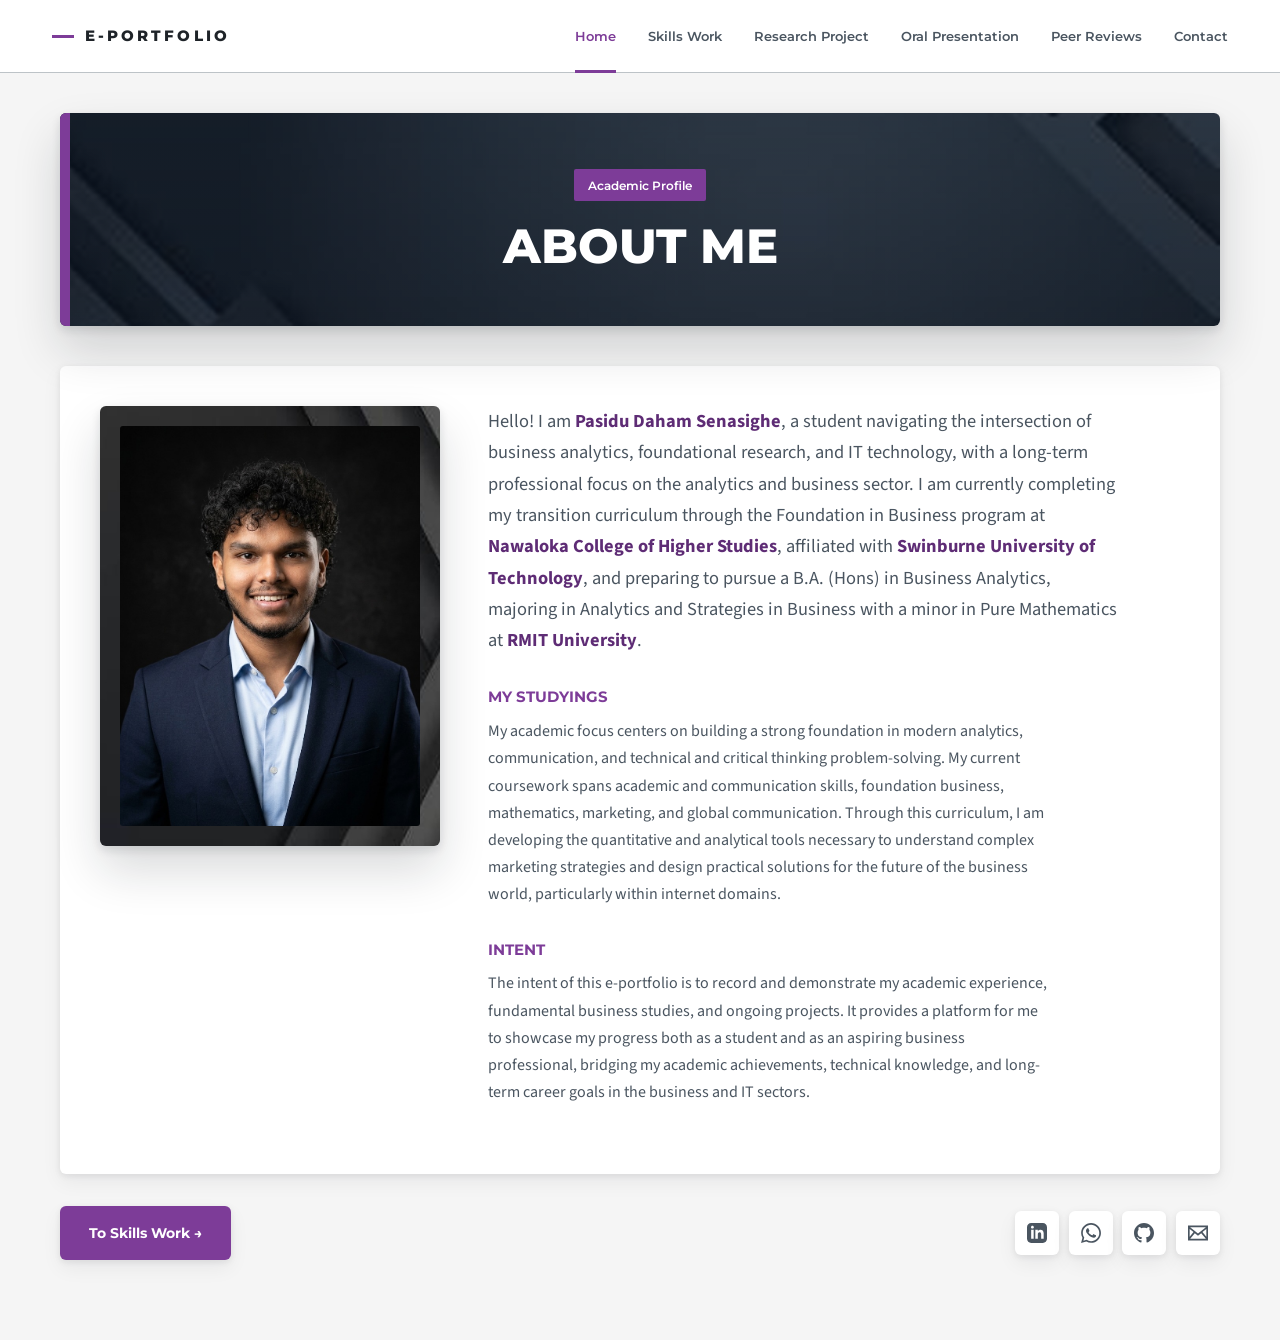
==== index.html @ 70c5aedc "Build multi-page academic e-portfolio Adds the complete responsive e-portfolio with shared styling, " ====
<!DOCTYPE html>
<html lang="en">
<head>
  <meta charset="UTF-8" />
  <meta name="viewport" content="width=device-width, initial-scale=1.0" />
  <meta name="description" content="Pasidu Daham Senasighe - Academic E-Portfolio | Business Analytics | RMIT University & Swinburne NCHS" />
  <title>Home | Pasidu Daham Senasighe E-Portfolio</title>

  <!-- Modern Typography -->
  <link rel="preconnect" href="https://fonts.googleapis.com" />
  <link rel="preconnect" href="https://fonts.gstatic.com" crossorigin />
  <link href="https://fonts.googleapis.com/css2?family=Montserrat:wght@500;600;700;800&family=Source+Sans+3:wght@400;500;600;700&display=swap" rel="stylesheet" />

  <link rel="stylesheet" href="style.css" />
</head>
<body>
  

  <!-- Navigation Bar -->
  <header class="navbar" id="navbar">
    <div class="nav-container">
      <nav class="nav-links" id="navLinks" aria-label="Main Navigation">
        <a href="index.html" class="nav-link active">Home</a>
        <a href="skills-work.html" class="nav-link">Skills Work</a>
        <a href="research-project.html" class="nav-link">Research Project</a>
        <a href="oral-presentation.html" class="nav-link">Oral Presentation</a>
        <a href="peer-reviews.html" class="nav-link">Peer Reviews</a>
        <a href="contact.html" class="nav-link">Contact</a>
      </nav>

      <div class="nav-brand">
        <a href="index.html" class="brand-link">
          <span class="brand-title">E-PORTFOLIO</span>
        </a>
      </div>

      <button class="menu-toggle" id="menuToggle" aria-label="Toggle navigation menu" aria-expanded="false">
        <span class="bar"></span>
        <span class="bar"></span>
        <span class="bar"></span>
      </button>
    </div>
  </header>

  <!-- Main Content: Home / About Me -->
  <main class="page-wrapper">
    <div class="content-container">
      <div class="page-header-center">
        <span class="page-title-badge">Academic Profile</span>
        <h1 class="page-title">ABOUT ME</h1>
      </div>

      <div class="about-grid">
        <!-- Profile Picture Column -->
        <div class="about-image-col">
          <div class="profile-card">
            <img 
              src="images/pro.jpg" 
              alt="Pasidu Daham Senasighe Profile Picture" 
              class="profile-img" 
              onerror="this.onerror=null; this.src='images/pro.svg';"
            />
          
          </div>
        </div>

        <!-- Bio & Academic Details Column -->
        <div class="about-content-col">
          <div class="bio-block">
            <p class="bio-intro">
              Hello! I am <strong>Pasidu Daham Senasighe</strong>, a student navigating the intersection of business analytics, foundational research, and IT technology, with a long-term professional focus on the analytics and business sector. I am currently completing my transition curriculum through the Foundation in Business program at <strong>Nawaloka College of Higher Studies</strong>, affiliated with <strong>Swinburne University of Technology</strong>, and preparing to pursue a B.A. (Hons) in Business Analytics, majoring in Analytics and Strategies in Business with a minor in Pure Mathematics at <strong>RMIT University</strong>.
            </p>
          </div>

          <div class="bio-block">
            <h2 class="sub-heading">MY STUDYINGS</h2>
            <p>
              My academic focus centers on building a strong foundation in modern analytics, communication, and technical and critical thinking problem-solving. My current coursework spans academic and communication skills, foundation business, mathematics, marketing, and global communication. Through this curriculum, I am developing the quantitative and analytical tools necessary to understand complex marketing strategies and design practical solutions for the future of the business world, particularly within internet domains.
            </p>
          </div>

          <div class="bio-block">
            <h2 class="sub-heading">INTENT</h2>
            <p>
              The intent of this e-portfolio is to record and demonstrate my academic experience, fundamental business studies, and ongoing projects. It provides a platform for me to showcase my progress both as a student and as an aspiring business professional, bridging my academic achievements, technical knowledge, and long-term career goals in the business and IT sectors.
            </p>
          </div>
        </div>
      </div>

      <!-- Action Button & Social Media Links -->
      <div class="about-footer-actions">
        <a href="skills-work.html" class="pill-btn">To Skills Work &rarr;</a>

        <div class="social-links-row" aria-label="Social media links">
          <!-- LinkedIn -->
          <a href="https://linkedin.com" target="_blank" rel="noopener noreferrer" class="social-icon-btn" title="LinkedIn" aria-label="LinkedIn Profile">
            <svg viewBox="0 0 24 24" fill="currentColor" width="20" height="20">
              <path d="M19 0h-14c-2.761 0-5 2.239-5 5v14c0 2.761 2.239 5 5 5h14c2.762 0 5-2.239 5-5v-14c0-2.761-2.238-5-5-5zm-11 19h-3v-11h3v11zm-1.5-12.268c-.966 0-1.75-.79-1.75-1.764s.784-1.764 1.75-1.764 1.75.79 1.75 1.764-.783 1.764-1.75 1.764zm13.5 12.268h-3v-5.604c0-3.368-4-3.113-4 0v5.604h-3v-11h3v1.765c1.396-2.586 7-2.777 7 2.476v6.759z"/>
            </svg>
          </a>

          <!-- WhatsApp -->
          <a href="https://wa.me" target="_blank" rel="noopener noreferrer" class="social-icon-btn" title="WhatsApp" aria-label="WhatsApp Contact">
            <svg viewBox="0 0 24 24" fill="currentColor" width="20" height="20">
              <path d="M.057 24l1.687-6.163c-1.041-1.804-1.588-3.849-1.587-5.946.003-6.556 5.338-11.891 11.893-11.891 3.181.001 6.167 1.24 8.413 3.488 2.245 2.248 3.481 5.236 3.48 8.414-.003 6.557-5.338 11.892-11.893 11.892-1.99-.001-3.951-.5-5.688-1.448l-6.305 1.654zm6.597-3.807c1.676.995 3.276 1.591 5.392 1.592 5.448 0 9.886-4.434 9.889-9.885.002-5.462-4.415-9.89-9.881-9.892-5.452 0-9.887 4.434-9.889 9.884-.001 2.225.651 3.891 1.746 5.634l-.999 3.648 3.742-.981zm11.387-5.464c-.074-.124-.272-.198-.57-.347-.297-.149-1.758-.868-2.031-.967-.272-.099-.47-.149-.669.149-.198.297-.768.967-.941 1.165-.173.198-.347.223-.644.074-.297-.149-1.255-.462-2.39-1.475-.883-.788-1.48-1.761-1.653-2.059-.173-.297-.018-.458.13-.606.134-.133.297-.347.446-.521.151-.172.2-.296.3-.495.099-.198.05-.372-.025-.521-.075-.148-.669-1.611-.916-2.206-.242-.579-.487-.501-.669-.51l-.57-.01c-.198 0-.52.074-.792.372s-1.04 1.016-1.04 2.479 1.065 2.876 1.213 3.074c.149.198 2.095 3.2 5.076 4.487.709.306 1.263.489 1.694.626.712.226 1.36.194 1.872.118.571-.085 1.758-.719 2.006-1.413.248-.695.248-1.29.173-1.414z"/>
            </svg>
          </a>

          <!-- GitHub -->
          <a href="https://github.com" target="_blank" rel="noopener noreferrer" class="social-icon-btn" title="GitHub" aria-label="GitHub Profile">
            <svg viewBox="0 0 24 24" fill="currentColor" width="20" height="20">
              <path d="M12 0c-6.626 0-12 5.373-12 12 0 5.302 3.438 9.8 8.207 11.387.599.111.793-.261.793-.577v-2.234c-3.338.726-4.033-1.416-4.033-1.416-.546-1.387-1.333-1.756-1.333-1.756-1.089-.745.083-.729.083-.729 1.205.084 1.839 1.237 1.839 1.237 1.07 1.834 2.807 1.304 3.492.997.107-.775.418-1.305.762-1.604-2.665-.305-5.467-1.334-5.467-5.931 0-1.311.469-2.381 1.236-3.221-.124-.303-.535-1.524.117-3.176 0 0 1.008-.322 3.301 1.23.957-.266 1.983-.399 3.003-.404 1.02.005 2.047.138 3.006.404 2.291-1.552 3.297-1.23 3.297-1.23.653 1.653.242 2.874.118 3.176.77.84 1.235 1.911 1.235 3.221 0 4.609-2.807 5.624-5.479 5.921.43.372.823 1.102.823 2.222v3.293c0 .319.192.694.801.576 4.765-1.589 8.199-6.086 8.199-11.386 0-6.627-5.373-12-12-12z"/>
            </svg>
          </a>

          <!-- Email -->
          <a href="mailto:pasidu@example.com" class="social-icon-btn" title="Email" aria-label="Send an Email">
            <svg viewBox="0 0 24 24" fill="currentColor" width="20" height="20">
              <path d="M0 3v18h24v-18h-24zm6.623 7.929l-4.623 5.712v-9.458l4.623 3.746zm-4.141-5.929h19.035l-9.517 7.713-9.518-7.713zm5.694 7.188l3.824 3.099 3.83-3.104 5.612 6.817h-18.779l5.513-6.812zm9.208-1.264l4.616-3.741v9.348l-4.616-5.607z"/>
            </svg>
          </a>
        </div>
      </div>
    </div>
  </main>

  <script src="script.js"></script>
</body>
</html>
---- style.css ----
/* ==========================================================================
   E-PORTFOLIO — Professional Theme (static, no animation / blur / glass)
   Palette: #FFFFFF  #F5F5F5  #BDC3C7  #95A5A6  #7D3C98
   Backgrounds: images/bg-1.jpg (navy), bg-2.jpg (charcoal), bg-3.jpg (mono)
   ========================================================================== */
*,*::before,*::after{box-sizing:border-box;margin:0;padding:0}
:root{
  --white:#FFFFFF; --paper:#F5F5F5; --silver:#BDC3C7; --slate:#95A5A6; --purple:#7D3C98;
  --purple-dark:#5E2C75; --ink:#1E2328; --ink-soft:#4A5560;
  --font-head:'Montserrat','Segoe UI',Arial,sans-serif;
  --font-body:'Source Sans 3','Segoe UI',Arial,sans-serif;
  --shadow-sm:0 2px 6px rgba(20,25,30,.08),0 8px 20px rgba(20,25,30,.06);
  --shadow-lg:0 4px 10px rgba(20,25,30,.12),0 24px 48px rgba(20,25,30,.16);
  --r:6px;
}
html{font-size:16px}
body{font-family:var(--font-body);background:var(--paper);color:var(--ink);line-height:1.7;min-height:100vh;display:flex;flex-direction:column;-webkit-font-smoothing:antialiased}
a{color:inherit;text-decoration:none}
img{max-width:100%}

/* ---------- Navbar (clean line style) ---------- */
.navbar{position:sticky;top:0;z-index:1000;background:var(--white);border-bottom:1px solid var(--silver)}
.nav-container{max-width:1240px;margin:0 auto;padding:0 2rem;height:72px;display:flex;align-items:center;justify-content:space-between;flex-direction:row-reverse}
.brand-link{display:flex;align-items:center;gap:.7rem}
.brand-link::before{content:"";width:22px;height:3px;background:var(--purple)}
.brand-title{font-family:var(--font-head);font-weight:800;font-size:.95rem;letter-spacing:.2em;color:var(--ink)}
.nav-links{display:flex;gap:2rem;align-items:stretch;height:100%}
.nav-link{position:relative;display:flex;align-items:center;font-family:var(--font-head);font-weight:600;font-size:.84rem;color:var(--ink-soft);padding:0;transition:color .15s}
.nav-link::after{content:"";position:absolute;left:0;right:0;bottom:-1px;height:3px;background:var(--purple);transform:scaleX(0);transition:transform .15s}
.nav-link:hover{color:var(--purple)}
.nav-link:hover::after,.nav-link.active::after{transform:scaleX(1)}
.nav-link.active{color:var(--purple)}
.menu-toggle{display:none;background:none;border:0;cursor:pointer;flex-direction:column;gap:5px;padding:6px}
.menu-toggle .bar{display:block;width:24px;height:2px;background:var(--ink)}

/* ---------- Layout ---------- */
.page-wrapper{flex:1;padding:2.5rem 1.5rem 5rem}
.content-container{max-width:1160px;margin:0 auto}
.contact-container{max-width:760px}

/* ---------- Page header band (background 1) ---------- */
.page-header-center{position:relative;text-align:center;padding:3.5rem 2rem 3.25rem;margin-bottom:2.5rem;border-radius:var(--r);color:var(--white);background:linear-gradient(rgba(16,22,32,.55),rgba(16,22,32,.7)),url('images/bg-1.jpg') center/cover no-repeat;box-shadow:var(--shadow-lg);overflow:hidden}
.page-header-center::before{content:"";position:absolute;left:0;top:0;bottom:0;width:10px;background:var(--purple)}
.page-title-badge{display:inline-block;font-family:var(--font-head);font-size:.78rem;font-weight:600;color:var(--white);background:var(--purple);padding:.35rem .9rem;border-radius:2px;margin-bottom:1.1rem}
.page-title,.page-tagline{font-family:var(--font-head);font-weight:800;line-height:1.15;color:var(--white)}
.page-title{font-size:clamp(2rem,4.5vw,3rem)}
.page-tagline{font-size:clamp(1.7rem,3.6vw,2.5rem)}
.page-subtext{margin-top:.8rem;color:var(--silver);font-size:1.05rem}
.breadcrumb-nav{display:flex;gap:.6rem;font-size:.9rem;color:var(--ink-soft);margin-bottom:1.25rem}
.breadcrumb-nav a{color:var(--purple);font-weight:600}
.breadcrumb-nav a:hover{text-decoration:underline}
.breadcrumb-separator{color:var(--slate)}

/* ---------- Home / About ---------- */
.about-grid{display:grid;grid-template-columns:340px 1fr;gap:3rem;align-items:start;background:var(--white);padding:2.5rem;border-radius:var(--r);box-shadow:var(--shadow-sm)}
.profile-card{background:#16181b url('images/bg-3.jpg') center/cover no-repeat;padding:1.25rem;border-radius:var(--r);box-shadow:var(--shadow-lg)}
.profile-img{display:block;width:100%;aspect-ratio:3/4;object-fit:cover;object-position:center top;border-radius:3px;image-rendering:auto}
.bio-block{margin-bottom:1.75rem}
.bio-intro{font-size:1.15rem;color:var(--ink)}
.bio-block p{color:var(--ink-soft);max-width:70ch}
.bio-intro strong,.bio-block strong{color:var(--purple-dark);font-weight:700}
.sub-heading{font-family:var(--font-head);font-size:.95rem;font-weight:700;color:var(--purple);margin-bottom:.5rem}
.about-footer-actions{display:flex;align-items:center;justify-content:space-between;flex-wrap:wrap;gap:1.25rem;margin-top:2rem}
.pill-btn,.submit-btn{font-family:var(--font-head);font-weight:700;font-size:.9rem;color:var(--white);background:var(--purple);padding:.9rem 1.8rem;border:0;border-radius:var(--r);cursor:pointer;box-shadow:var(--shadow-sm);transition:background .15s}
.pill-btn:hover,.submit-btn:hover{background:var(--purple-dark)}
.social-links-row{display:flex;gap:.6rem}
.social-icon-btn{width:44px;height:44px;display:flex;align-items:center;justify-content:center;border-radius:var(--r);background:var(--white);color:var(--ink-soft);box-shadow:var(--shadow-sm);transition:background .15s,color .15s}
.social-icon-btn:hover{background:var(--purple);color:var(--white)}

/* ---------- Cards (background 3) ---------- */
.project-cards-grid{display:grid;gap:1.75rem}
.project-cards-grid.three-cards{grid-template-columns:repeat(3,1fr)}
.project-card-link{display:block}
.project-card-box{position:relative;min-height:230px;padding:2rem 1.75rem;display:flex;flex-direction:column;justify-content:flex-end;gap:.5rem;border-radius:var(--r);color:var(--white);background:linear-gradient(rgba(10,10,12,.35),rgba(10,10,12,.78)),url('images/bg-3.jpg') center/cover no-repeat;box-shadow:var(--shadow-lg);overflow:hidden;transition:box-shadow .2s}
.project-card-box::after{content:"";position:absolute;left:0;right:0;bottom:0;height:5px;background:var(--purple)}
.project-card-link:hover .project-card-box{box-shadow:0 8px 14px rgba(20,25,30,.2),0 32px 56px rgba(125,60,152,.28)}
.card-badge{align-self:flex-start;font-family:var(--font-head);font-size:.74rem;font-weight:600;color:var(--white);background:var(--purple);padding:.3rem .75rem;border-radius:2px}
.card-title{font-family:var(--font-head);font-size:1.4rem;font-weight:700;line-height:1.25}
.card-year{color:var(--silver);font-size:.95rem}

/* ---------- Slide decks ---------- */
.slide-deck-container{width:100%;background:var(--white);border-radius:var(--r);box-shadow:var(--shadow-lg);overflow:hidden;margin-top:1rem}
.slide-deck-header{padding:1.2rem 1.8rem;background:var(--white);display:flex;align-items:center;justify-content:space-between;gap:1rem;flex-wrap:wrap}
.slide-deck-title-group{display:flex;align-items:center;gap:1rem}
.deck-title{font-family:var(--font-head);font-size:1.15rem;font-weight:700;color:var(--ink)}
.deck-counter{font-family:var(--font-head);font-size:.8rem;font-weight:700;color:var(--white);background:var(--purple);padding:.25rem .75rem;border-radius:2px}
.deck-actions{display:flex;align-items:center;gap:.75rem}
.deck-btn{font-family:var(--font-head);font-size:.82rem;font-weight:600;color:var(--ink);background:var(--paper);padding:.5rem 1rem;border-radius:var(--r);cursor:pointer;transition:background .15s,color .15s}
.deck-btn:hover{background:var(--purple);color:var(--white)}

/* Oral-presentation stage sizes are unchanged from the original */
.slide-stage{position:relative;min-height:520px;max-height:75vh;display:flex;align-items:center;justify-content:center;padding:2rem;background:#101215 url('images/bg-3.jpg') center/cover no-repeat;overflow:hidden}
.slide-stage::before{content:"";position:absolute;inset:0;background:rgba(10,12,16,.72)}
.slide-display-frame{position:relative;max-width:100%;max-height:68vh;display:flex;flex-direction:column;align-items:center;justify-content:center}
.slide-real-img{max-width:100%;max-height:68vh;object-fit:contain;border-radius:3px;box-shadow:0 14px 40px rgba(0,0,0,.6)}
/* Document decks (essay, schedule, summary): show the sharpened images larger */
.doc-deck .slide-stage{max-height:none;min-height:0;padding:2.5rem 2rem}
.doc-deck .slide-display-frame{max-height:none}
.doc-deck .slide-real-img{height:auto;max-height:82vh;width:auto;max-width:min(100%,860px);background:var(--white)}

.stage-arrow{position:absolute;top:50%;transform:translateY(-50%);z-index:2;width:48px;height:48px;border:0;border-radius:var(--r);background:var(--purple);color:var(--white);font-size:1.1rem;cursor:pointer;transition:background .15s}
.stage-arrow:hover{background:var(--purple-dark)}
.stage-arrow.left{left:1.5rem}.stage-arrow.right{right:1.5rem}
.slide-deck-footer{padding:1.25rem 1.8rem 1.5rem;background:var(--white)}
.deck-progress-bar{height:4px;background:var(--paper);border-radius:2px;overflow:hidden;margin-bottom:1rem}
.deck-progress-fill{height:100%;background:var(--purple)}
.deck-thumbs-strip{display:flex;flex-wrap:wrap;gap:.5rem;justify-content:center}
.deck-thumb-btn{min-width:40px;height:40px;padding:0 .6rem;border:0;border-radius:var(--r);background:var(--paper);color:var(--ink-soft);font-family:var(--font-head);font-weight:600;font-size:.85rem;cursor:pointer;transition:background .15s,color .15s}
.deck-thumb-btn:hover{background:var(--silver);color:var(--ink)}
.deck-thumb-btn.active{background:var(--purple);color:var(--white)}
.deck-keyboard-tip{margin-top:1rem;text-align:center;font-size:.88rem;color:var(--slate)}
.slide-placeholder-card{width:600px;max-width:90vw;background:var(--white);border-radius:var(--r);padding:3rem 2rem;text-align:center;display:flex;flex-direction:column;align-items:center;gap:.8rem;box-shadow:var(--shadow-lg)}
.placeholder-icon{font-size:2.2rem}
.placeholder-title{font-family:var(--font-head);font-size:1.15rem;color:var(--ink)}
.placeholder-path{font-size:.85rem;color:var(--purple);background:var(--paper);padding:.3rem .7rem;border-radius:3px}
.placeholder-hint{font-size:.9rem;color:var(--ink-soft)}

/* ---------- Contact ---------- */
.contact-form{background:var(--white);padding:2.5rem;border-radius:var(--r);box-shadow:var(--shadow-lg)}
.form-group{margin-bottom:1.4rem}
.form-label{display:block;font-family:var(--font-head);font-weight:600;font-size:.85rem;color:var(--ink);margin-bottom:.45rem}
.form-input,.form-textarea{width:100%;font-family:var(--font-body);font-size:1rem;color:var(--ink);background:var(--paper);border:0;outline:0;border-radius:var(--r);padding:.9rem 1rem;transition:background .15s}
.form-input:focus,.form-textarea:focus{background:#ECEEEF}
.form-textarea{resize:vertical}
.form-submit-row{display:flex;justify-content:flex-end}
.form-status{margin-top:1rem;font-size:.95rem;padding:0;border-radius:var(--r)}
.form-status.success{padding:.9rem 1rem;color:#1d5a34;background:#e3f3e9}
.form-status.error{padding:.9rem 1rem;color:#8a2230;background:#f8e3e6}

/* ---------- Back to top ---------- */
.back-to-top-btn{position:fixed;right:1.5rem;bottom:1.5rem;width:46px;height:46px;border:0;border-radius:var(--r);background:var(--purple);color:var(--white);display:none;align-items:center;justify-content:center;cursor:pointer;box-shadow:var(--shadow-lg);z-index:900}
.back-to-top-btn.visible{display:flex}

/* ---------- Responsive ---------- */
@media (max-width:1024px){
  .about-grid{grid-template-columns:280px 1fr;gap:2rem}
  .project-cards-grid.three-cards{grid-template-columns:repeat(2,1fr)}
}
@media (max-width:768px){
  .nav-container{padding:0 1.25rem}
  .menu-toggle{display:flex}
  .nav-links{position:fixed;top:72px;left:0;width:100%;height:auto;background:var(--white);border-bottom:1px solid var(--silver);flex-direction:column;align-items:flex-start;gap:0;padding:.5rem 1.25rem 1rem;display:none}
  .nav-link{width:100%;padding:.9rem 0;border-bottom:1px solid var(--paper)}
  .nav-link::after{display:none}
  .nav-link.active{color:var(--purple)}
  .nav-links.nav-open{display:flex}
  .about-grid{grid-template-columns:1fr;padding:1.5rem}
  .profile-card{max-width:300px;margin:0 auto}
  .project-cards-grid.three-cards{grid-template-columns:1fr}
  .slide-stage{min-height:380px;padding:1rem}
  .doc-deck .slide-stage{min-height:0}
  .stage-arrow{width:40px;height:40px}.stage-arrow.left{left:.5rem}.stage-arrow.right{right:.5rem}
  .contact-form{padding:1.75rem 1.25rem}
  .page-header-center{padding:2.5rem 1.25rem}
}
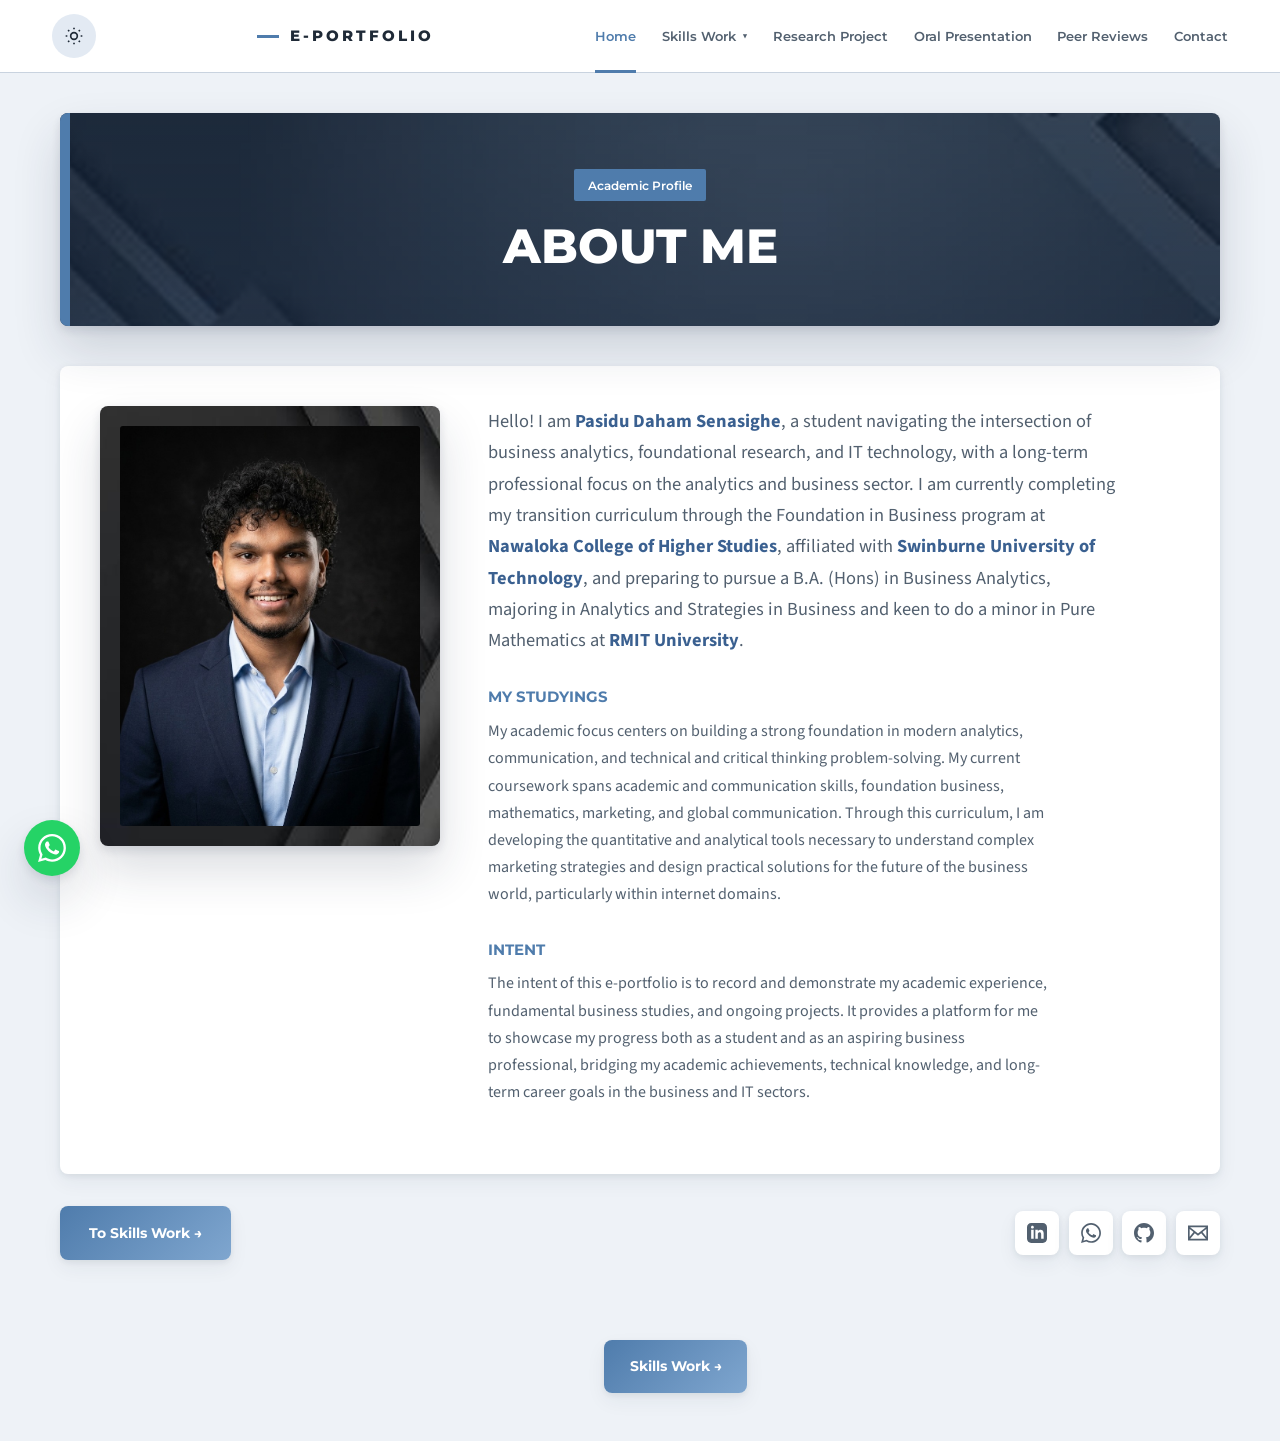
==== commit 23ca9427: "Add theme switcher and navigation enhancements Introduces persistent light/dark themes, Skills Work " ====
--- a/index.html
+++ b/index.html
@@ -11,6 +11,7 @@
   <link rel="preconnect" href="https://fonts.gstatic.com" crossorigin />
   <link href="https://fonts.googleapis.com/css2?family=Montserrat:wght@500;600;700;800&family=Source+Sans+3:wght@400;500;600;700&display=swap" rel="stylesheet" />
 
+  <script>try{var t=localStorage.getItem("theme");document.documentElement.setAttribute("data-theme",t||(matchMedia("(prefers-color-scheme: dark)").matches?"dark":"light"))}catch(e){}</script>
   <link rel="stylesheet" href="style.css" />
 </head>
 <body>
@@ -68,7 +69,7 @@
         <div class="about-content-col">
           <div class="bio-block">
             <p class="bio-intro">
-              Hello! I am <strong>Pasidu Daham Senasighe</strong>, a student navigating the intersection of business analytics, foundational research, and IT technology, with a long-term professional focus on the analytics and business sector. I am currently completing my transition curriculum through the Foundation in Business program at <strong>Nawaloka College of Higher Studies</strong>, affiliated with <strong>Swinburne University of Technology</strong>, and preparing to pursue a B.A. (Hons) in Business Analytics, majoring in Analytics and Strategies in Business with a minor in Pure Mathematics at <strong>RMIT University</strong>.
+              Hello! I am <strong>Pasidu Daham Senasighe</strong>, a student navigating the intersection of business analytics, foundational research, and IT technology, with a long-term professional focus on the analytics and business sector. I am currently completing my transition curriculum through the Foundation in Business program at <strong>Nawaloka College of Higher Studies</strong>, affiliated with <strong>Swinburne University of Technology</strong>, and preparing to pursue a B.A. (Hons) in Business Analytics, majoring in Analytics and Strategies in Business and keen to do a minor in Pure Mathematics at <strong>RMIT University</strong>.
             </p>
           </div>
 
@@ -94,28 +95,28 @@
 
         <div class="social-links-row" aria-label="Social media links">
           <!-- LinkedIn -->
-          <a href="https://linkedin.com" target="_blank" rel="noopener noreferrer" class="social-icon-btn" title="LinkedIn" aria-label="LinkedIn Profile">
+          <a href="https://www.linkedin.com/in/pasidu-senasinghe-56795a415/?lipi=urn%3Ali%3Apage%3Ad_flagship3_profile_view_base_contact_details%3BttdP1XgsSbWQHUjkry2gyQ%3D%3D" target="_blank" rel="noopener noreferrer" class="social-icon-btn" title="LinkedIn" aria-label="LinkedIn Profile">
             <svg viewBox="0 0 24 24" fill="currentColor" width="20" height="20">
               <path d="M19 0h-14c-2.761 0-5 2.239-5 5v14c0 2.761 2.239 5 5 5h14c2.762 0 5-2.239 5-5v-14c0-2.761-2.238-5-5-5zm-11 19h-3v-11h3v11zm-1.5-12.268c-.966 0-1.75-.79-1.75-1.764s.784-1.764 1.75-1.764 1.75.79 1.75 1.764-.783 1.764-1.75 1.764zm13.5 12.268h-3v-5.604c0-3.368-4-3.113-4 0v5.604h-3v-11h3v1.765c1.396-2.586 7-2.777 7 2.476v6.759z"/>
             </svg>
           </a>
 
           <!-- WhatsApp -->
-          <a href="https://wa.me" target="_blank" rel="noopener noreferrer" class="social-icon-btn" title="WhatsApp" aria-label="WhatsApp Contact">
+          <a href="https://wa.me/947590516712" target="_blank" rel="noopener noreferrer" class="social-icon-btn" title="WhatsApp" aria-label="WhatsApp Contact">
             <svg viewBox="0 0 24 24" fill="currentColor" width="20" height="20">
               <path d="M.057 24l1.687-6.163c-1.041-1.804-1.588-3.849-1.587-5.946.003-6.556 5.338-11.891 11.893-11.891 3.181.001 6.167 1.24 8.413 3.488 2.245 2.248 3.481 5.236 3.48 8.414-.003 6.557-5.338 11.892-11.893 11.892-1.99-.001-3.951-.5-5.688-1.448l-6.305 1.654zm6.597-3.807c1.676.995 3.276 1.591 5.392 1.592 5.448 0 9.886-4.434 9.889-9.885.002-5.462-4.415-9.89-9.881-9.892-5.452 0-9.887 4.434-9.889 9.884-.001 2.225.651 3.891 1.746 5.634l-.999 3.648 3.742-.981zm11.387-5.464c-.074-.124-.272-.198-.57-.347-.297-.149-1.758-.868-2.031-.967-.272-.099-.47-.149-.669.149-.198.297-.768.967-.941 1.165-.173.198-.347.223-.644.074-.297-.149-1.255-.462-2.39-1.475-.883-.788-1.48-1.761-1.653-2.059-.173-.297-.018-.458.13-.606.134-.133.297-.347.446-.521.151-.172.2-.296.3-.495.099-.198.05-.372-.025-.521-.075-.148-.669-1.611-.916-2.206-.242-.579-.487-.501-.669-.51l-.57-.01c-.198 0-.52.074-.792.372s-1.04 1.016-1.04 2.479 1.065 2.876 1.213 3.074c.149.198 2.095 3.2 5.076 4.487.709.306 1.263.489 1.694.626.712.226 1.36.194 1.872.118.571-.085 1.758-.719 2.006-1.413.248-.695.248-1.29.173-1.414z"/>
             </svg>
           </a>
 
           <!-- GitHub -->
-          <a href="https://github.com" target="_blank" rel="noopener noreferrer" class="social-icon-btn" title="GitHub" aria-label="GitHub Profile">
+          <a href="https://github.com/pasidusenasinghe-cloud" target="_blank" rel="noopener noreferrer" class="social-icon-btn" title="GitHub" aria-label="GitHub Profile">
             <svg viewBox="0 0 24 24" fill="currentColor" width="20" height="20">
               <path d="M12 0c-6.626 0-12 5.373-12 12 0 5.302 3.438 9.8 8.207 11.387.599.111.793-.261.793-.577v-2.234c-3.338.726-4.033-1.416-4.033-1.416-.546-1.387-1.333-1.756-1.333-1.756-1.089-.745.083-.729.083-.729 1.205.084 1.839 1.237 1.839 1.237 1.07 1.834 2.807 1.304 3.492.997.107-.775.418-1.305.762-1.604-2.665-.305-5.467-1.334-5.467-5.931 0-1.311.469-2.381 1.236-3.221-.124-.303-.535-1.524.117-3.176 0 0 1.008-.322 3.301 1.23.957-.266 1.983-.399 3.003-.404 1.02.005 2.047.138 3.006.404 2.291-1.552 3.297-1.23 3.297-1.23.653 1.653.242 2.874.118 3.176.77.84 1.235 1.911 1.235 3.221 0 4.609-2.807 5.624-5.479 5.921.43.372.823 1.102.823 2.222v3.293c0 .319.192.694.801.576 4.765-1.589 8.199-6.086 8.199-11.386 0-6.627-5.373-12-12-12z"/>
             </svg>
           </a>
 
           <!-- Email -->
-          <a href="mailto:pasidu@example.com" class="social-icon-btn" title="Email" aria-label="Send an Email">
+          <a href="mailto:pasidusenasinghe@gmail.com" class="social-icon-btn" title="Email" aria-label="Send an Email">
             <svg viewBox="0 0 24 24" fill="currentColor" width="20" height="20">
               <path d="M0 3v18h24v-18h-24zm6.623 7.929l-4.623 5.712v-9.458l4.623 3.746zm-4.141-5.929h19.035l-9.517 7.713-9.518-7.713zm5.694 7.188l3.824 3.099 3.83-3.104 5.612 6.817h-18.779l5.513-6.812zm9.208-1.264l4.616-3.741v9.348l-4.616-5.607z"/>
             </svg>
--- a/style.css
+++ b/style.css
@@ -4,14 +4,27 @@
    Backgrounds: images/bg-1.jpg (navy), bg-2.jpg (charcoal), bg-3.jpg (mono)
    ========================================================================== */
 *,*::before,*::after{box-sizing:border-box;margin:0;padding:0}
+/* ===== THEME TOKENS (edit colours here only) ===== */
 :root{
-  --white:#FFFFFF; --paper:#F5F5F5; --silver:#BDC3C7; --slate:#95A5A6; --purple:#7D3C98;
-  --purple-dark:#5E2C75; --ink:#1E2328; --ink-soft:#4A5560;
+  --white:#FFFFFF; --paper:#EEF2F7; --silver:#C9D3DF; --slate:#8E9BAA;
+  --purple:#4F7CAC; --purple-dark:#3A6090;       /* "purple" vars now hold the primary BLUE */
+  --ink:#1F2A37; --ink-soft:#52606F;
+  --surface:#FFFFFF; --surface-2:#E3EAF3; --line:#C9D3DF;
+  --hero-1:rgba(31,45,66,.55); --hero-2:rgba(31,45,66,.72);
   --font-head:'Montserrat','Segoe UI',Arial,sans-serif;
   --font-body:'Source Sans 3','Segoe UI',Arial,sans-serif;
-  --shadow-sm:0 2px 6px rgba(20,25,30,.08),0 8px 20px rgba(20,25,30,.06);
-  --shadow-lg:0 4px 10px rgba(20,25,30,.12),0 24px 48px rgba(20,25,30,.16);
-  --r:6px;
+  --shadow-sm:0 2px 6px rgba(31,45,66,.08),0 8px 20px rgba(31,45,66,.06);
+  --shadow-lg:0 4px 10px rgba(31,45,66,.12),0 24px 48px rgba(31,45,66,.16);
+  --r:8px;
+}
+[data-theme="dark"]{
+  --white:#1B2430; --paper:#121922; --silver:#34414F; --slate:#7F8FA3;
+  --purple:#6FA3D8; --purple-dark:#8FB9E6;
+  --ink:#E7EDF4; --ink-soft:#A9B6C4;
+  --surface:#1B2430; --surface-2:#243140; --line:#34414F;
+  --hero-1:rgba(8,12,18,.6); --hero-2:rgba(8,12,18,.82);
+  --shadow-sm:0 2px 6px rgba(0,0,0,.35),0 8px 20px rgba(0,0,0,.25);
+  --shadow-lg:0 4px 10px rgba(0,0,0,.45),0 24px 48px rgba(0,0,0,.4);
 }
 html{font-size:16px}
 body{font-family:var(--font-body);background:var(--paper);color:var(--ink);line-height:1.7;min-height:100vh;display:flex;flex-direction:column;-webkit-font-smoothing:antialiased}
@@ -39,10 +52,10 @@
 .contact-container{max-width:760px}
 
 /* ---------- Page header band (background 1) ---------- */
-.page-header-center{position:relative;text-align:center;padding:3.5rem 2rem 3.25rem;margin-bottom:2.5rem;border-radius:var(--r);color:var(--white);background:linear-gradient(rgba(16,22,32,.55),rgba(16,22,32,.7)),url('images/bg-1.jpg') center/cover no-repeat;box-shadow:var(--shadow-lg);overflow:hidden}
+.page-header-center{position:relative;text-align:center;padding:3.5rem 2rem 3.25rem;margin-bottom:2.5rem;border-radius:var(--r);color:#fff;background:linear-gradient(var(--hero-1),var(--hero-2)),url('images/bg-1.jpg') center/cover no-repeat;box-shadow:var(--shadow-lg);overflow:hidden}
 .page-header-center::before{content:"";position:absolute;left:0;top:0;bottom:0;width:10px;background:var(--purple)}
-.page-title-badge{display:inline-block;font-family:var(--font-head);font-size:.78rem;font-weight:600;color:var(--white);background:var(--purple);padding:.35rem .9rem;border-radius:2px;margin-bottom:1.1rem}
-.page-title,.page-tagline{font-family:var(--font-head);font-weight:800;line-height:1.15;color:var(--white)}
+.page-title-badge{display:inline-block;font-family:var(--font-head);font-size:.78rem;font-weight:600;color:#fff;background:var(--purple);padding:.35rem .9rem;border-radius:2px;margin-bottom:1.1rem}
+.page-title,.page-tagline{font-family:var(--font-head);font-weight:800;line-height:1.15;color:#fff}
 .page-title{font-size:clamp(2rem,4.5vw,3rem)}
 .page-tagline{font-size:clamp(1.7rem,3.6vw,2.5rem)}
 .page-subtext{margin-top:.8rem;color:var(--silver);font-size:1.05rem}
@@ -61,20 +74,20 @@
 .bio-intro strong,.bio-block strong{color:var(--purple-dark);font-weight:700}
 .sub-heading{font-family:var(--font-head);font-size:.95rem;font-weight:700;color:var(--purple);margin-bottom:.5rem}
 .about-footer-actions{display:flex;align-items:center;justify-content:space-between;flex-wrap:wrap;gap:1.25rem;margin-top:2rem}
-.pill-btn,.submit-btn{font-family:var(--font-head);font-weight:700;font-size:.9rem;color:var(--white);background:var(--purple);padding:.9rem 1.8rem;border:0;border-radius:var(--r);cursor:pointer;box-shadow:var(--shadow-sm);transition:background .15s}
+.pill-btn,.submit-btn{font-family:var(--font-head);font-weight:700;font-size:.9rem;color:#fff;background:var(--purple);padding:.9rem 1.8rem;border:0;border-radius:var(--r);cursor:pointer;box-shadow:var(--shadow-sm);transition:background .15s}
 .pill-btn:hover,.submit-btn:hover{background:var(--purple-dark)}
 .social-links-row{display:flex;gap:.6rem}
 .social-icon-btn{width:44px;height:44px;display:flex;align-items:center;justify-content:center;border-radius:var(--r);background:var(--white);color:var(--ink-soft);box-shadow:var(--shadow-sm);transition:background .15s,color .15s}
-.social-icon-btn:hover{background:var(--purple);color:var(--white)}
+.social-icon-btn:hover{background:var(--purple);color:#fff}
 
 /* ---------- Cards (background 3) ---------- */
 .project-cards-grid{display:grid;gap:1.75rem}
 .project-cards-grid.three-cards{grid-template-columns:repeat(3,1fr)}
 .project-card-link{display:block}
-.project-card-box{position:relative;min-height:230px;padding:2rem 1.75rem;display:flex;flex-direction:column;justify-content:flex-end;gap:.5rem;border-radius:var(--r);color:var(--white);background:linear-gradient(rgba(10,10,12,.35),rgba(10,10,12,.78)),url('images/bg-3.jpg') center/cover no-repeat;box-shadow:var(--shadow-lg);overflow:hidden;transition:box-shadow .2s}
+.project-card-box{position:relative;min-height:230px;padding:2rem 1.75rem;display:flex;flex-direction:column;justify-content:flex-end;gap:.5rem;border-radius:var(--r);color:#fff;background:linear-gradient(rgba(10,10,12,.35),rgba(10,10,12,.78)),url('images/bg-3.jpg') center/cover no-repeat;box-shadow:var(--shadow-lg);overflow:hidden;transition:box-shadow .2s}
 .project-card-box::after{content:"";position:absolute;left:0;right:0;bottom:0;height:5px;background:var(--purple)}
-.project-card-link:hover .project-card-box{box-shadow:0 8px 14px rgba(20,25,30,.2),0 32px 56px rgba(125,60,152,.28)}
-.card-badge{align-self:flex-start;font-family:var(--font-head);font-size:.74rem;font-weight:600;color:var(--white);background:var(--purple);padding:.3rem .75rem;border-radius:2px}
+.project-card-link:hover .project-card-box{box-shadow:0 8px 14px rgba(20,25,30,.2),0 32px 56px rgba(79,124,172,.3)}
+.card-badge{align-self:flex-start;font-family:var(--font-head);font-size:.74rem;font-weight:600;color:#fff;background:var(--purple);padding:.3rem .75rem;border-radius:2px}
 .card-title{font-family:var(--font-head);font-size:1.4rem;font-weight:700;line-height:1.25}
 .card-year{color:var(--silver);font-size:.95rem}
 
@@ -83,10 +96,10 @@
 .slide-deck-header{padding:1.2rem 1.8rem;background:var(--white);display:flex;align-items:center;justify-content:space-between;gap:1rem;flex-wrap:wrap}
 .slide-deck-title-group{display:flex;align-items:center;gap:1rem}
 .deck-title{font-family:var(--font-head);font-size:1.15rem;font-weight:700;color:var(--ink)}
-.deck-counter{font-family:var(--font-head);font-size:.8rem;font-weight:700;color:var(--white);background:var(--purple);padding:.25rem .75rem;border-radius:2px}
+.deck-counter{font-family:var(--font-head);font-size:.8rem;font-weight:700;color:#fff;background:var(--purple);padding:.25rem .75rem;border-radius:2px}
 .deck-actions{display:flex;align-items:center;gap:.75rem}
-.deck-btn{font-family:var(--font-head);font-size:.82rem;font-weight:600;color:var(--ink);background:var(--paper);padding:.5rem 1rem;border-radius:var(--r);cursor:pointer;transition:background .15s,color .15s}
-.deck-btn:hover{background:var(--purple);color:var(--white)}
+.deck-btn{font-family:var(--font-head);font-size:.82rem;font-weight:600;color:var(--ink);background:var(--surface-2);padding:.5rem 1rem;border-radius:var(--r);cursor:pointer;transition:background .15s,color .15s}
+.deck-btn:hover{background:var(--purple);color:#fff}
 
 /* Oral-presentation stage sizes are unchanged from the original */
 .slide-stage{position:relative;min-height:520px;max-height:75vh;display:flex;align-items:center;justify-content:center;padding:2rem;background:#101215 url('images/bg-3.jpg') center/cover no-repeat;overflow:hidden}
@@ -98,7 +111,7 @@
 .doc-deck .slide-display-frame{max-height:none}
 .doc-deck .slide-real-img{height:auto;max-height:82vh;width:auto;max-width:min(100%,860px);background:var(--white)}
 
-.stage-arrow{position:absolute;top:50%;transform:translateY(-50%);z-index:2;width:48px;height:48px;border:0;border-radius:var(--r);background:var(--purple);color:var(--white);font-size:1.1rem;cursor:pointer;transition:background .15s}
+.stage-arrow{position:absolute;top:50%;transform:translateY(-50%);z-index:2;width:48px;height:48px;border:0;border-radius:var(--r);background:var(--purple);color:#fff;font-size:1.1rem;cursor:pointer;transition:background .15s}
 .stage-arrow:hover{background:var(--purple-dark)}
 .stage-arrow.left{left:1.5rem}.stage-arrow.right{right:1.5rem}
 .slide-deck-footer{padding:1.25rem 1.8rem 1.5rem;background:var(--white)}
@@ -107,7 +120,7 @@
 .deck-thumbs-strip{display:flex;flex-wrap:wrap;gap:.5rem;justify-content:center}
 .deck-thumb-btn{min-width:40px;height:40px;padding:0 .6rem;border:0;border-radius:var(--r);background:var(--paper);color:var(--ink-soft);font-family:var(--font-head);font-weight:600;font-size:.85rem;cursor:pointer;transition:background .15s,color .15s}
 .deck-thumb-btn:hover{background:var(--silver);color:var(--ink)}
-.deck-thumb-btn.active{background:var(--purple);color:var(--white)}
+.deck-thumb-btn.active{background:var(--purple);color:#fff}
 .deck-keyboard-tip{margin-top:1rem;text-align:center;font-size:.88rem;color:var(--slate)}
 .slide-placeholder-card{width:600px;max-width:90vw;background:var(--white);border-radius:var(--r);padding:3rem 2rem;text-align:center;display:flex;flex-direction:column;align-items:center;gap:.8rem;box-shadow:var(--shadow-lg)}
 .placeholder-icon{font-size:2.2rem}
@@ -120,15 +133,15 @@
 .form-group{margin-bottom:1.4rem}
 .form-label{display:block;font-family:var(--font-head);font-weight:600;font-size:.85rem;color:var(--ink);margin-bottom:.45rem}
 .form-input,.form-textarea{width:100%;font-family:var(--font-body);font-size:1rem;color:var(--ink);background:var(--paper);border:0;outline:0;border-radius:var(--r);padding:.9rem 1rem;transition:background .15s}
-.form-input:focus,.form-textarea:focus{background:#ECEEEF}
+.form-input:focus,.form-textarea:focus{background:var(--surface-2)}
 .form-textarea{resize:vertical}
 .form-submit-row{display:flex;justify-content:flex-end}
 .form-status{margin-top:1rem;font-size:.95rem;padding:0;border-radius:var(--r)}
-.form-status.success{padding:.9rem 1rem;color:#1d5a34;background:#e3f3e9}
-.form-status.error{padding:.9rem 1rem;color:#8a2230;background:#f8e3e6}
+.form-status.success{padding:.9rem 1rem;color:#1d5a34;background:#dff1e6}
+.form-status.error{padding:.9rem 1rem;color:#8a2230;background:#f7e0e4}
 
 /* ---------- Back to top ---------- */
-.back-to-top-btn{position:fixed;right:1.5rem;bottom:1.5rem;width:46px;height:46px;border:0;border-radius:var(--r);background:var(--purple);color:var(--white);display:none;align-items:center;justify-content:center;cursor:pointer;box-shadow:var(--shadow-lg);z-index:900}
+.back-to-top-btn{position:fixed;right:1.5rem;bottom:1.5rem;width:46px;height:46px;border:0;border-radius:var(--r);background:var(--purple);color:#fff;display:none;align-items:center;justify-content:center;cursor:pointer;box-shadow:var(--shadow-lg);z-index:900}
 .back-to-top-btn.visible{display:flex}
 
 /* ---------- Responsive ---------- */
@@ -152,4 +165,74 @@
   .stage-arrow{width:40px;height:40px}.stage-arrow.left{left:.5rem}.stage-arrow.right{right:.5rem}
   .contact-form{padding:1.75rem 1.25rem}
   .page-header-center{padding:2.5rem 1.25rem}
-}+}
+/* ==========================================================================
+   NEW FEATURES (theme switch, dropdown, liquid buttons, page nav, WhatsApp)
+   ========================================================================== */
+body{transition:background .35s,color .35s}
+.navbar,.about-grid,.contact-form,.slide-deck-container,.slide-deck-header,.slide-deck-footer{transition:background .35s,border-color .35s}
+.nav-links{gap:1.6rem}
+.nav-actions{display:flex;align-items:center;gap:.6rem}
+
+/* Theme toggle */
+.theme-toggle{width:44px;height:44px;border:0;border-radius:50%;cursor:pointer;background:var(--surface-2);color:var(--ink);display:flex;align-items:center;justify-content:center;transition:transform .4s,background .25s}
+.theme-toggle:hover{transform:rotate(25deg) scale(1.08);background:var(--purple);color:#fff}
+.theme-toggle .ico-moon{display:none}
+[data-theme="dark"] .theme-toggle .ico-sun{display:none}
+[data-theme="dark"] .theme-toggle .ico-moon{display:block}
+
+/* Dropdown (Skills Work) */
+.nav-dropdown{position:relative;display:flex;align-items:stretch}
+.dropdown-menu{position:absolute;top:100%;left:0;min-width:230px;background:var(--surface);border:1px solid var(--line);border-radius:var(--r);box-shadow:var(--shadow-lg);padding:.4rem;opacity:0;visibility:hidden;transform:translateY(10px);transition:opacity .22s,transform .22s,visibility .22s;z-index:1100}
+.nav-dropdown:hover .dropdown-menu,.nav-dropdown:focus-within .dropdown-menu,.nav-dropdown.open .dropdown-menu{opacity:1;visibility:visible;transform:translateY(0)}
+.dropdown-menu a{display:block;padding:.65rem .9rem;border-radius:6px;font-family:var(--font-head);font-size:.82rem;font-weight:600;color:var(--ink-soft);transition:background .2s,color .2s,padding-left .2s}
+.dropdown-menu a:hover{background:var(--surface-2);color:var(--purple);padding-left:1.25rem}
+.caret{margin-left:.35rem;font-size:.6rem;transition:transform .25s}
+.nav-dropdown:hover .caret,.nav-dropdown.open .caret{transform:rotate(180deg)}
+
+/* Liquid buttons */
+.pill-btn,.submit-btn,.page-nav-btn{position:relative;overflow:hidden;z-index:0;display:inline-flex;align-items:center;gap:.5rem;background:linear-gradient(135deg,var(--purple),#7FA6CF);transition:transform .25s,box-shadow .25s}
+.pill-btn::before,.submit-btn::before,.page-nav-btn::before{content:"";position:absolute;left:50%;top:100%;width:220%;height:220%;background:var(--purple-dark);border-radius:42%;transform:translate(-50%,0) rotate(0);transition:top .6s cubic-bezier(.2,.8,.2,1);z-index:-1;animation:liquid 6s linear infinite}
+.pill-btn:hover::before,.submit-btn:hover::before,.page-nav-btn:hover::before{top:-45%}
+.pill-btn:hover,.submit-btn:hover,.page-nav-btn:hover{background:linear-gradient(135deg,var(--purple),#7FA6CF);transform:translateY(-3px);box-shadow:var(--shadow-lg)}
+@keyframes liquid{to{transform:translate(-50%,0) rotate(360deg)}}
+
+/* Page navigation (previous / next page) */
+.page-nav{max-width:1160px;margin:0 auto;padding:0 1.5rem 3rem;display:flex;justify-content:space-between;gap:1rem;flex-wrap:wrap}
+.page-nav-btn{font-family:var(--font-head);font-weight:700;font-size:.9rem;color:#fff;padding:.9rem 1.6rem;border-radius:var(--r);box-shadow:var(--shadow-sm)}
+.page-nav-btn.disabled{visibility:hidden}
+
+
+/* Animations (few) */
+.reveal{opacity:0;transform:translateY(26px);transition:opacity .7s ease,transform .7s ease}
+.reveal.in{opacity:1;transform:none}
+.project-card-box{transition:box-shadow .2s,transform .3s}
+.project-card-link:hover .project-card-box{transform:translateY(-6px)}
+.social-icon-btn{transition:background .2s,color .2s,transform .25s}
+.social-icon-btn:hover{transform:translateY(-4px)}
+.page-header-center{animation:fadeDown .8s ease both}
+@keyframes fadeDown{from{opacity:0;transform:translateY(-18px)}to{opacity:1;transform:none}}
+.slide-real-img{animation:slideIn .45s ease}
+@keyframes slideIn{from{opacity:0;transform:scale(.97)}to{opacity:1;transform:none}}
+@media (prefers-reduced-motion:reduce){*,*::before,*::after{animation:none!important;transition:none!important}.reveal{opacity:1;transform:none}}
+
+@media (max-width:768px){
+  .nav-dropdown{flex-direction:column;width:100%}
+  .dropdown-menu{position:static;opacity:1;visibility:visible;transform:none;box-shadow:none;border:0;padding:0 0 0 1rem;display:none}
+  .nav-dropdown.open .dropdown-menu{display:block}
+  
+}
+
+/* Floating social dial: hover WhatsApp -> other icons lay out horizontally */
+.social-dial{position:fixed;left:1.5rem;bottom:1.5rem;display:flex;align-items:center;gap:.7rem;z-index:900}
+.dial-main{width:56px;height:56px;border-radius:50%;background:#25D366;color:#fff;display:flex;align-items:center;justify-content:center;box-shadow:var(--shadow-lg);animation:pulse 2.4s infinite;transition:transform .25s;flex:none}
+.dial-main:hover{transform:scale(1.1)}
+.dial-items{display:flex;gap:.7rem}
+.dial-item{width:46px;height:46px;border-radius:50%;display:flex;align-items:center;justify-content:center;color:#fff;box-shadow:var(--shadow-lg);opacity:0;transform:translateX(-30px) scale(.4);pointer-events:none;transition:opacity .3s,transform .4s cubic-bezier(.2,.9,.3,1.3)}
+.dial-item.li{background:#0A66C2}.dial-item.gh{background:#24292f}.dial-item.em{background:#D4533B}
+.social-dial:hover .dial-item,.social-dial.open .dial-item{opacity:1;transform:none;pointer-events:auto}
+.social-dial:hover .dial-item:nth-child(2),.social-dial.open .dial-item:nth-child(2){transition-delay:.07s}
+.social-dial:hover .dial-item:nth-child(3),.social-dial.open .dial-item:nth-child(3){transition-delay:.14s}
+.dial-item:hover{transform:translateY(-4px) scale(1.1)!important}
+@keyframes pulse{0%{box-shadow:0 0 0 0 rgba(37,211,102,.55)}70%{box-shadow:0 0 0 18px rgba(37,211,102,0)}100%{box-shadow:0 0 0 0 rgba(37,211,102,0)}}
+@media (max-width:768px){.dial-main{width:50px;height:50px}.dial-item{width:42px;height:42px}.social-dial{left:1rem;bottom:1rem;gap:.5rem}.dial-items{gap:.5rem}}
